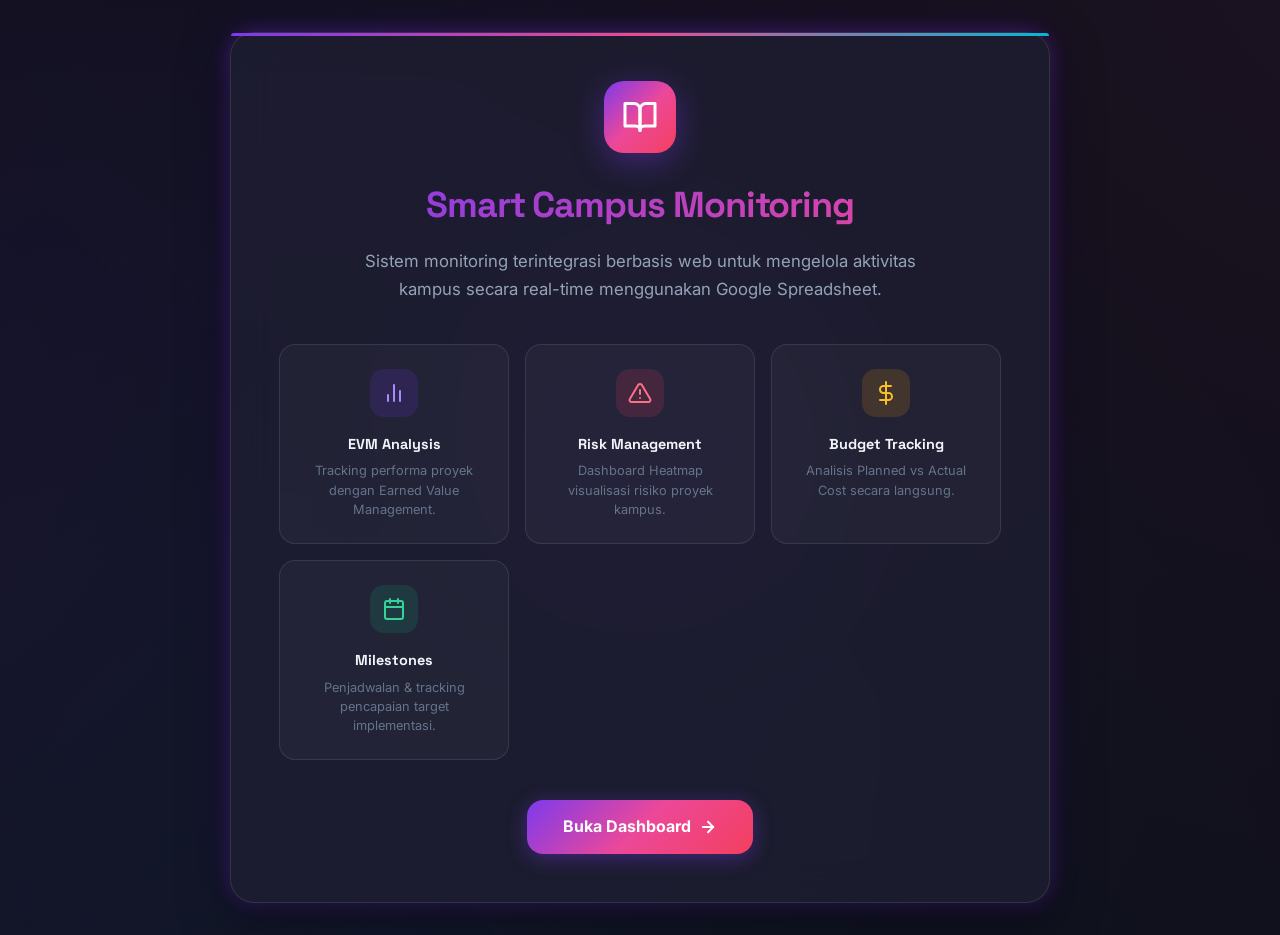
==== index.html @ 5ecfa5fa "initial" ====
<!DOCTYPE html>
<html lang="id">
<head>
  <meta charset="UTF-8">
  <meta name="viewport" content="width=device-width, initial-scale=1.0">
  <title>Smart Campus Monitoring Dashboard - Portal Utama</title>
  <link rel="stylesheet" href="css/style.css">
  <style>
    body {
      background: var(--bg);
      min-height: 100vh;
      display: flex;
      align-items: center;
      justify-content: center;
      position: relative;
      overflow: hidden;
    }

    /* Animated gradient orbs */
    body::after {
      content: '';
      position: fixed;
      top: 50%;
      left: 50%;
      width: 600px;
      height: 600px;
      background: radial-gradient(circle, rgba(124, 58, 237, 0.15) 0%, transparent 70%);
      transform: translate(-50%, -50%);
      animation: orbPulse 8s ease-in-out infinite;
      pointer-events: none;
      z-index: 0;
    }

    @keyframes orbPulse {
      0%, 100% { transform: translate(-50%, -50%) scale(1); opacity: 0.6; }
      50% { transform: translate(-50%, -50%) scale(1.3); opacity: 1; }
    }

    .welcome-container {
      max-width: 820px;
      width: 100%;
      margin: 2rem;
      padding: 3rem;
      background: var(--bg-card);
      backdrop-filter: var(--glass-blur);
      border: 1px solid var(--glass-border);
      border-radius: var(--radius-xl);
      box-shadow: var(--shadow-xl), var(--shadow-neon);
      text-align: center;
      position: relative;
      z-index: 1;
      animation: fadeIn 0.8s var(--ease);
    }

    .welcome-container::before {
      content: '';
      position: absolute;
      top: 0;
      left: 0;
      right: 0;
      height: 3px;
      background: var(--gradient-neon);
      border-radius: var(--radius-xl) var(--radius-xl) 0 0;
    }

    .welcome-logo {
      width: 72px; height: 72px;
      background: var(--gradient-primary);
      border-radius: 20px;
      display: inline-flex;
      align-items: center;
      justify-content: center;
      margin-bottom: 1.5rem;
      box-shadow: 0 8px 32px rgba(124, 58, 237, 0.4);
      animation: bounce 2s ease-in-out infinite;
    }

    .welcome-logo svg { width: 36px; height: 36px; color: white; }

    .welcome-header h1 {
      font-family: 'Space Grotesk', sans-serif;
      font-size: 2.25rem;
      font-weight: 800;
      background: var(--gradient-neon);
      background-size: 200% 200%;
      -webkit-background-clip: text;
      -webkit-text-fill-color: transparent;
      animation: gradientShift 3s ease infinite;
      margin-bottom: 0.75rem;
      letter-spacing: -0.03em;
    }

    .welcome-subtitle {
      font-size: 1.05rem;
      color: var(--text-secondary);
      margin-bottom: 2.5rem;
      max-width: 560px;
      margin-left: auto;
      margin-right: auto;
      line-height: 1.7;
    }

    .feature-cards {
      display: grid;
      grid-template-columns: repeat(auto-fit, minmax(170px, 1fr));
      gap: 1rem;
      margin-bottom: 2.5rem;
    }

    .feature-card {
      padding: 1.5rem 1.25rem;
      background: rgba(255,255,255,0.03);
      border-radius: var(--radius-lg);
      border: 1px solid var(--glass-border);
      transition: all 0.3s var(--ease);
      cursor: default;
    }

    .feature-card:hover {
      transform: translateY(-6px);
      box-shadow: var(--shadow-lg), var(--shadow-glow);
      border-color: rgba(124, 58, 237, 0.3);
      background: rgba(255,255,255,0.05);
    }

    .feature-icon {
      width: 48px; height: 48px;
      border-radius: 14px;
      display: inline-flex;
      align-items: center;
      justify-content: center;
      margin-bottom: 1rem;
    }

    .feature-icon svg { width: 24px; height: 24px; }

    .fi-indigo { background: rgba(124,58,237,0.15); color: var(--primary-light); }
    .fi-rose { background: rgba(244,63,94,0.15); color: var(--rose-light); }
    .fi-amber { background: rgba(245,158,11,0.15); color: var(--amber-light); }
    .fi-emerald { background: rgba(16,185,129,0.15); color: var(--emerald-light); }

    .feature-title {
      font-family: 'Space Grotesk', sans-serif;
      font-weight: 700;
      font-size: 0.9rem;
      margin-bottom: 0.35rem;
      color: var(--text-primary);
    }

    .feature-desc {
      font-size: 0.8rem;
      color: var(--text-muted);
      line-height: 1.5;
    }

    .btn-enter {
      display: inline-flex;
      align-items: center;
      gap: 0.5rem;
      padding: 0.9rem 2.25rem;
      font-size: 1rem;
      font-weight: 700;
      background: var(--gradient-primary);
      color: white;
      border: none;
      border-radius: var(--radius-lg);
      cursor: pointer;
      text-decoration: none;
      transition: all 0.3s var(--ease);
      box-shadow: 0 4px 20px rgba(124, 58, 237, 0.4);
      font-family: inherit;
      position: relative;
      overflow: hidden;
    }

    .btn-enter::after {
      content: '';
      position: absolute;
      inset: 0;
      background: linear-gradient(135deg, rgba(255,255,255,0.15), transparent);
      opacity: 0;
      transition: opacity 0.3s var(--ease);
    }

    .btn-enter:hover {
      transform: translateY(-3px);
      box-shadow: 0 8px 32px rgba(124, 58, 237, 0.5);
    }

    .btn-enter:hover::after { opacity: 1; }

    .btn-enter svg { width: 18px; height: 18px; }

    @media (max-width: 768px) {
      .welcome-container {
        margin: 1rem;
        padding: 2rem 1.5rem;
      }
      .welcome-header h1 {
        font-size: 1.6rem;
      }
      .welcome-subtitle {
        font-size: 0.9rem;
      }
      .feature-cards {
        grid-template-columns: repeat(2, 1fr);
        gap: 0.75rem;
      }
      .feature-card {
        padding: 1.15rem 1rem;
      }
    }

    @media (max-width: 480px) {
      .welcome-container {
        margin: 0.75rem;
        padding: 1.5rem 1rem;
      }
      .welcome-header h1 {
        font-size: 1.3rem;
      }
      .feature-cards {
        grid-template-columns: 1fr;
      }
    }
  </style>
</head>
<body>
  <div class="welcome-container">
    <div class="welcome-logo">
      <svg viewBox="0 0 24 24" fill="none" stroke="currentColor" stroke-width="2" stroke-linecap="round" stroke-linejoin="round">
        <path d="M2 3h6a4 4 0 0 1 4 4v14a3 3 0 0 0-3-3H2z"/>
        <path d="M22 3h-6a4 4 0 0 0-4 4v14a3 3 0 0 1 3-3h7z"/>
      </svg>
    </div>
    <div class="welcome-header">
      <h1>Smart Campus Monitoring</h1>
      <p class="welcome-subtitle">Sistem monitoring terintegrasi berbasis web untuk mengelola aktivitas kampus secara real-time menggunakan Google Spreadsheet.</p>
    </div>

    <div class="feature-cards">
      <div class="feature-card">
        <div class="feature-icon fi-indigo">
          <svg viewBox="0 0 24 24" fill="none" stroke="currentColor" stroke-width="2" stroke-linecap="round" stroke-linejoin="round">
            <line x1="18" y1="20" x2="18" y2="10"/><line x1="12" y1="20" x2="12" y2="4"/><line x1="6" y1="20" x2="6" y2="14"/>
          </svg>
        </div>
        <div class="feature-title">EVM Analysis</div>
        <div class="feature-desc">Tracking performa proyek dengan Earned Value Management.</div>
      </div>
      <div class="feature-card">
        <div class="feature-icon fi-rose">
          <svg viewBox="0 0 24 24" fill="none" stroke="currentColor" stroke-width="2" stroke-linecap="round" stroke-linejoin="round">
            <path d="M10.29 3.86L1.82 18a2 2 0 0 0 1.71 3h16.94a2 2 0 0 0 1.71-3L13.71 3.86a2 2 0 0 0-3.42 0z"/><line x1="12" y1="9" x2="12" y2="13"/><line x1="12" y1="17" x2="12.01" y2="17"/>
          </svg>
        </div>
        <div class="feature-title">Risk Management</div>
        <div class="feature-desc">Dashboard Heatmap visualisasi risiko proyek kampus.</div>
      </div>
      <div class="feature-card">
        <div class="feature-icon fi-amber">
          <svg viewBox="0 0 24 24" fill="none" stroke="currentColor" stroke-width="2" stroke-linecap="round" stroke-linejoin="round">
            <line x1="12" y1="1" x2="12" y2="23"/><path d="M17 5H9.5a3.5 3.5 0 0 0 0 7h5a3.5 3.5 0 0 1 0 7H6"/>
          </svg>
        </div>
        <div class="feature-title">Budget Tracking</div>
        <div class="feature-desc">Analisis Planned vs Actual Cost secara langsung.</div>
      </div>
      <div class="feature-card">
        <div class="feature-icon fi-emerald">
          <svg viewBox="0 0 24 24" fill="none" stroke="currentColor" stroke-width="2" stroke-linecap="round" stroke-linejoin="round">
            <rect x="3" y="4" width="18" height="18" rx="2" ry="2"/><line x1="16" y1="2" x2="16" y2="6"/><line x1="8" y1="2" x2="8" y2="6"/><line x1="3" y1="10" x2="21" y2="10"/>
          </svg>
        </div>
        <div class="feature-title">Milestones</div>
        <div class="feature-desc">Penjadwalan & tracking pencapaian target implementasi.</div>
      </div>
    </div>

    <div>
      <a href="dashboard.html" class="btn-enter">
        Buka Dashboard
        <svg viewBox="0 0 24 24" fill="none" stroke="currentColor" stroke-width="2.5" stroke-linecap="round" stroke-linejoin="round">
          <line x1="5" y1="12" x2="19" y2="12"/><polyline points="12 5 19 12 12 19"/>
        </svg>
      </a>
    </div>
  </div>
</body>
</html>
---- css/style.css ----
@import url('https://fonts.googleapis.com/css2?family=Inter:wght@300;400;500;600;700;800;900&family=Space+Grotesk:wght@400;500;600;700&display=swap');

:root {
  /* Gen Z Vibrant Palette */
  --primary: #7c3aed;
  --primary-light: #a78bfa;
  --primary-dark: #6d28d9;
  --primary-glow: rgba(124, 58, 237, 0.2);
  
  --emerald: #10b981;
  --emerald-light: #34d399;
  --emerald-bg: rgba(16, 185, 129, 0.1);
  
  --amber: #f59e0b;
  --amber-light: #fbbf24;
  --amber-bg: rgba(245, 158, 11, 0.1);
  
  --rose: #f43f5e;
  --rose-light: #fb7185;
  --rose-bg: rgba(244, 63, 94, 0.1);
  
  --sky: #06b6d4;
  --sky-light: #22d3ee;
  --sky-bg: rgba(6, 182, 212, 0.1);
  
  --violet: #8b5cf6;
  --violet-light: #c4b5fd;
  --violet-bg: rgba(139, 92, 246, 0.1);
  
  --pink: #ec4899;
  --pink-light: #f472b6;
  --pink-bg: rgba(236, 72, 153, 0.1);
  
  --teal: #14b8a6;
  --teal-bg: rgba(20, 184, 166, 0.1);

  /* Neutrals - Dark Mode First (Gen Z preference) */
  --bg: #0f0f1a;
  --bg-secondary: #1a1a2e;
  --bg-card: rgba(30, 30, 50, 0.8);
  --bg-card-solid: #1e1e32;
  --border: rgba(255, 255, 255, 0.08);
  --border-light: rgba(255, 255, 255, 0.05);
  --text-primary: #f1f5f9;
  --text-secondary: #94a3b8;
  --text-muted: #64748b;
  
  /* Gradients */
  --gradient-primary: linear-gradient(135deg, #7c3aed 0%, #ec4899 50%, #f43f5e 100%);
  --gradient-emerald: linear-gradient(135deg, #10b981 0%, #06b6d4 100%);
  --gradient-amber: linear-gradient(135deg, #f59e0b 0%, #f97316 100%);
  --gradient-rose: linear-gradient(135deg, #f43f5e 0%, #ec4899 100%);
  --gradient-sky: linear-gradient(135deg, #06b6d4 0%, #3b82f6 100%);
  --gradient-violet: linear-gradient(135deg, #8b5cf6 0%, #7c3aed 100%);
  --gradient-sidebar: linear-gradient(180deg, #1a1a2e 0%, #16213e 50%, #0f3460 100%);
  --gradient-glass: linear-gradient(135deg, rgba(255,255,255,0.05) 0%, rgba(255,255,255,0.02) 100%);
  --gradient-neon: linear-gradient(135deg, #7c3aed, #ec4899, #06b6d4);
  
  /* Glassmorphism */
  --glass-bg: rgba(30, 30, 50, 0.6);
  --glass-border: rgba(255, 255, 255, 0.1);
  --glass-blur: blur(20px);
  
  /* Shadows */
  --shadow-xs: 0 1px 2px rgba(0,0,0,0.2);
  --shadow-sm: 0 2px 8px rgba(0,0,0,0.3);
  --shadow-md: 0 4px 16px rgba(0,0,0,0.3);
  --shadow-lg: 0 8px 32px rgba(0,0,0,0.4);
  --shadow-xl: 0 16px 48px rgba(0,0,0,0.5);
  --shadow-glow: 0 0 30px rgba(124, 58, 237, 0.3);
  --shadow-neon: 0 0 20px rgba(124, 58, 237, 0.4), 0 0 60px rgba(124, 58, 237, 0.1);
  
  /* Radius */
  --radius-sm: 8px;
  --radius-md: 12px;
  --radius-lg: 16px;
  --radius-xl: 24px;
  --radius-full: 9999px;
  
  /* Transitions */
  --ease: cubic-bezier(0.4, 0, 0.2, 1);
  --ease-bounce: cubic-bezier(0.68, -0.55, 0.265, 1.55);
  --duration: 0.3s;
}

* { box-sizing: border-box; margin: 0; padding: 0; }

body {
  font-family: 'Inter', -apple-system, BlinkMacSystemFont, "Segoe UI", sans-serif;
  background: var(--bg);
  color: var(--text-primary);
  line-height: 1.6;
  -webkit-font-smoothing: antialiased;
  overflow-x: hidden;
}

/* Animated background blobs */
body::before {
  content: '';
  position: fixed;
  top: -50%;
  left: -50%;
  width: 200%;
  height: 200%;
  background: 
    radial-gradient(circle at 20% 50%, rgba(124, 58, 237, 0.08) 0%, transparent 50%),
    radial-gradient(circle at 80% 20%, rgba(236, 72, 153, 0.06) 0%, transparent 50%),
    radial-gradient(circle at 40% 80%, rgba(6, 182, 212, 0.05) 0%, transparent 50%);
  animation: blobFloat 20s ease-in-out infinite;
  z-index: -1;
  pointer-events: none;
}

@keyframes blobFloat {
  0%, 100% { transform: translate(0, 0) rotate(0deg); }
  33% { transform: translate(30px, -30px) rotate(5deg); }
  66% { transform: translate(-20px, 20px) rotate(-3deg); }
}

/* ===== APP LAYOUT ===== */
.app-container { display: flex; min-height: 100vh; }

/* ===== SIDEBAR ===== */
.sidebar {
  width: 260px;
  background: var(--gradient-sidebar);
  color: #e0e7ff;
  display: flex;
  flex-direction: column;
  padding: 1.5rem 1rem;
  flex-shrink: 0;
  position: sticky;
  top: 0;
  height: 100vh;
  overflow-y: auto;
  border-right: 1px solid var(--glass-border);
  z-index: 100;
}

.sidebar-header {
  display: flex;
  align-items: center;
  gap: 0.75rem;
  margin-bottom: 2rem;
  padding: 0 0.5rem;
}

.sidebar-logo {
  font-family: 'Space Grotesk', sans-serif;
  font-size: 1.2rem;
  font-weight: 700;
  letter-spacing: -0.02em;
  background: var(--gradient-neon);
  -webkit-background-clip: text;
  -webkit-text-fill-color: transparent;
  background-size: 200% 200%;
  animation: gradientShift 3s ease infinite;
}

@keyframes gradientShift {
  0%, 100% { background-position: 0% 50%; }
  50% { background-position: 100% 50%; }
}

.sidebar-nav {
  display: flex;
  flex-direction: column;
  gap: 0.25rem;
  flex-grow: 1;
}

.nav-link {
  display: flex;
  align-items: center;
  gap: 0.75rem;
  padding: 0.7rem 1rem;
  color: #94a3b8;
  text-decoration: none;
  border-radius: var(--radius-md);
  font-weight: 500;
  font-size: 0.875rem;
  transition: all var(--duration) var(--ease);
  position: relative;
  overflow: hidden;
}

.nav-link::before {
  content: '';
  position: absolute;
  inset: 0;
  background: var(--gradient-primary);
  opacity: 0;
  transition: opacity var(--duration) var(--ease);
  z-index: -1;
}

.nav-link svg {
  width: 18px;
  height: 18px;
  flex-shrink: 0;
  opacity: 0.6;
  transition: all var(--duration) var(--ease);
}

.nav-link:hover {
  color: #ffffff;
  background: rgba(255,255,255,0.06);
  transform: translateX(4px);
}

.nav-link:hover svg { opacity: 1; }

.nav-link.active {
  color: #ffffff;
  background: rgba(124, 58, 237, 0.2);
  box-shadow: 0 0 20px rgba(124, 58, 237, 0.15);
  border: 1px solid rgba(124, 58, 237, 0.3);
}

.nav-link.active svg { opacity: 1; }

.nav-link.active::after {
  content: '';
  position: absolute;
  left: 0;
  top: 50%;
  transform: translateY(-50%);
  width: 3px;
  height: 60%;
  background: var(--gradient-primary);
  border-radius: 0 4px 4px 0;
}

.sidebar-footer {
  margin-top: auto;
  padding: 1rem 0.5rem 0;
  border-top: 1px solid rgba(255,255,255,0.06);
  font-size: 0.7rem;
  color: var(--text-muted);
  text-align: center;
}

/* ===== HAMBURGER MENU (Mobile) ===== */
.hamburger {
  display: none;
  width: 40px;
  height: 40px;
  background: var(--glass-bg);
  backdrop-filter: var(--glass-blur);
  border: 1px solid var(--glass-border);
  border-radius: var(--radius-md);
  cursor: pointer;
  align-items: center;
  justify-content: center;
  flex-direction: column;
  gap: 5px;
  padding: 10px;
  z-index: 200;
}

.hamburger span {
  display: block;
  width: 20px;
  height: 2px;
  background: var(--text-primary);
  border-radius: 2px;
  transition: all var(--duration) var(--ease);
}

.hamburger.active span:nth-child(1) { transform: rotate(45deg) translate(5px, 5px); }
.hamburger.active span:nth-child(2) { opacity: 0; }
.hamburger.active span:nth-child(3) { transform: rotate(-45deg) translate(5px, -5px); }

.sidebar-overlay {
  display: none;
  position: fixed;
  inset: 0;
  background: rgba(0,0,0,0.6);
  backdrop-filter: blur(4px);
  z-index: 99;
}

/* ===== MAIN WRAPPER ===== */
.main-wrapper {
  flex-grow: 1;
  display: flex;
  flex-direction: column;
  min-width: 0;
}

/* ===== TOP BAR ===== */
.top-bar {
  height: 68px;
  background: rgba(15, 15, 26, 0.8);
  backdrop-filter: var(--glass-blur);
  border-bottom: 1px solid var(--border);
  display: flex;
  align-items: center;
  justify-content: space-between;
  padding: 0 2rem;
  position: sticky;
  top: 0;
  z-index: 50;
}

.top-bar-title h1 {
  font-family: 'Space Grotesk', sans-serif;
  font-size: 1.3rem;
  font-weight: 700;
  background: linear-gradient(135deg, #f1f5f9, #a78bfa);
  -webkit-background-clip: text;
  -webkit-text-fill-color: transparent;
  letter-spacing: -0.02em;
}

.top-bar-actions {
  display: flex;
  align-items: center;
  gap: 0.75rem;
}

/* ===== BUTTONS ===== */
.btn {
  display: inline-flex;
  align-items: center;
  justify-content: center;
  gap: 0.5rem;
  padding: 0.55rem 1.1rem;
  font-size: 0.8125rem;
  font-weight: 600;
  border-radius: var(--radius-md);
  border: none;
  cursor: pointer;
  transition: all var(--duration) var(--ease);
  font-family: inherit;
  white-space: nowrap;
  position: relative;
  overflow: hidden;
}

.btn::after {
  content: '';
  position: absolute;
  inset: 0;
  background: linear-gradient(135deg, rgba(255,255,255,0.1), transparent);
  opacity: 0;
  transition: opacity var(--duration) var(--ease);
}

.btn:hover::after { opacity: 1; }

.btn svg { width: 16px; height: 16px; }

.btn-primary {
  background: var(--gradient-primary);
  color: white;
  box-shadow: 0 4px 15px rgba(124, 58, 237, 0.3);
}

.btn-primary:hover {
  transform: translateY(-2px);
  box-shadow: 0 6px 25px rgba(124, 58, 237, 0.4);
}

.btn-primary:active { transform: translateY(0); }

.btn-secondary {
  background: var(--glass-bg);
  backdrop-filter: var(--glass-blur);
  border: 1px solid var(--glass-border);
  color: var(--text-primary);
}

.btn-secondary:hover {
  background: rgba(255,255,255,0.1);
  border-color: rgba(255,255,255,0.2);
  transform: translateY(-1px);
}

.btn-danger {
  background: rgba(244, 63, 94, 0.15);
  color: var(--rose-light);
  border: 1px solid rgba(244, 63, 94, 0.2);
}

.btn-danger:hover {
  background: var(--rose);
  color: white;
  box-shadow: 0 4px 15px rgba(244, 63, 94, 0.3);
}

.btn-sm {
  padding: 0.35rem 0.7rem;
  font-size: 0.75rem;
}

.btn-icon {
  width: 34px;
  height: 34px;
  padding: 0;
  border-radius: var(--radius-sm);
}

/* ===== DASHBOARD CONTENT ===== */
.dashboard-content {
  padding: 1.75rem 2rem;
  overflow-y: auto;
  flex-grow: 1;
}

/* ===== STATS GRID ===== */
.stats-grid {
  display: grid;
  grid-template-columns: repeat(4, 1fr);
  gap: 1.25rem;
  margin-bottom: 1.75rem;
}

/* ===== CARDS ===== */
.card {
  background: var(--bg-card);
  backdrop-filter: var(--glass-blur);
  border: 1px solid var(--glass-border);
  border-radius: var(--radius-lg);
  padding: 1.5rem;
  box-shadow: var(--shadow-sm);
  transition: all var(--duration) var(--ease);
  position: relative;
  overflow: hidden;
}

.card::before {
  content: '';
  position: absolute;
  top: 0;
  left: 0;
  right: 0;
  height: 1px;
  background: linear-gradient(90deg, transparent, rgba(255,255,255,0.1), transparent);
}

.card:hover {
  transform: translateY(-4px);
  box-shadow: var(--shadow-lg), var(--shadow-glow);
  border-color: rgba(124, 58, 237, 0.2);
}

.card-header {
  display: flex;
  justify-content: space-between;
  align-items: center;
  margin-bottom: 1rem;
}

.card-title {
  font-family: 'Space Grotesk', sans-serif;
  font-size: 0.8125rem;
  font-weight: 600;
  color: var(--text-secondary);
  text-transform: uppercase;
  letter-spacing: 0.06em;
}

.card-value {
  font-family: 'Space Grotesk', sans-serif;
  font-size: 2.2rem;
  font-weight: 700;
  background: linear-gradient(135deg, #f1f5f9, #a78bfa);
  -webkit-background-clip: text;
  -webkit-text-fill-color: transparent;
  line-height: 1.1;
  letter-spacing: -0.03em;
}

.card-desc {
  margin-top: 0.5rem;
  font-size: 0.8125rem;
  color: var(--text-muted);
}

/* Stat card icon containers */
.stat-icon {
  width: 44px;
  height: 44px;
  border-radius: var(--radius-md);
  display: flex;
  align-items: center;
  justify-content: center;
  position: relative;
}

.stat-icon::after {
  content: '';
  position: absolute;
  inset: -2px;
  border-radius: inherit;
  background: inherit;
  filter: blur(8px);
  opacity: 0.4;
  z-index: -1;
}

.stat-icon svg { width: 20px; height: 20px; }

.stat-icon-primary { background: rgba(124, 58, 237, 0.15); color: var(--primary-light); }
.stat-icon-emerald { background: rgba(16, 185, 129, 0.15); color: var(--emerald-light); }
.stat-icon-amber { background: rgba(245, 158, 11, 0.15); color: var(--amber-light); }
.stat-icon-rose { background: rgba(244, 63, 94, 0.15); color: var(--rose-light); }
.stat-icon-sky { background: rgba(6, 182, 212, 0.15); color: var(--sky-light); }
.stat-icon-violet { background: rgba(139, 92, 246, 0.15); color: var(--violet-light); }

/* ===== TABS ===== */
.tab-content { display: none; }
.tab-content.active { display: block; animation: slideUp 0.4s var(--ease); }

@keyframes slideUp {
  from { opacity: 0; transform: translateY(16px); }
  to { opacity: 1; transform: translateY(0); }
}

@keyframes fadeIn {
  from { opacity: 0; transform: translateY(8px); }
  to { opacity: 1; transform: translateY(0); }
}

/* ===== GRID LAYOUTS ===== */
.grid-2col {
  display: grid;
  grid-template-columns: repeat(2, 1fr);
  gap: 1.25rem;
  margin-bottom: 1.75rem;
}

/* ===== TABLES ===== */
.table-wrapper {
  overflow-x: auto;
  margin-top: 0.75rem;
  border-radius: var(--radius-md);
}

table {
  width: 100%;
  border-collapse: collapse;
  text-align: left;
}

th {
  background: rgba(124, 58, 237, 0.08);
  color: var(--text-secondary);
  font-weight: 600;
  font-size: 0.6875rem;
  text-transform: uppercase;
  letter-spacing: 0.08em;
  padding: 0.85rem 1rem;
  border-bottom: 1px solid var(--border);
  white-space: nowrap;
}

td {
  padding: 0.85rem 1rem;
  border-bottom: 1px solid var(--border-light);
  font-size: 0.8125rem;
  color: var(--text-primary);
  vertical-align: middle;
}

tr { transition: all var(--duration) var(--ease); }
tr:hover td { 
  background: rgba(124, 58, 237, 0.04); 
}

/* ===== BADGES ===== */
.badge {
  display: inline-flex;
  align-items: center;
  gap: 0.3rem;
  padding: 0.3rem 0.75rem;
  border-radius: var(--radius-full);
  font-size: 0.6875rem;
  font-weight: 600;
  letter-spacing: 0.02em;
}

.badge-green {
  background: rgba(16, 185, 129, 0.15);
  color: var(--emerald-light);
  border: 1px solid rgba(16, 185, 129, 0.25);
}

.badge-yellow {
  background: rgba(245, 158, 11, 0.15);
  color: var(--amber-light);
  border: 1px solid rgba(245, 158, 11, 0.25);
}

.badge-red {
  background: rgba(244, 63, 94, 0.15);
  color: var(--rose-light);
  border: 1px solid rgba(244, 63, 94, 0.25);
}

.badge-blue {
  background: rgba(6, 182, 212, 0.15);
  color: var(--sky-light);
  border: 1px solid rgba(6, 182, 212, 0.25);
}

.badge-purple {
  background: rgba(139, 92, 246, 0.15);
  color: var(--violet-light);
  border: 1px solid rgba(139, 92, 246, 0.25);
}

/* ===== RISK HEATMAP ===== */
.risk-heatmap-container {
  display: grid;
  grid-template-columns: 40px repeat(5, 1fr);
  grid-template-rows: repeat(5, 56px) 36px;
  gap: 3px;
  max-width: 480px;
  margin: 1.25rem auto;
}

.heatmap-cell {
  display: flex;
  align-items: center;
  justify-content: center;
  font-size: 0.7rem;
  font-weight: 700;
  color: white;
  border-radius: var(--radius-sm);
  cursor: pointer;
  transition: all 0.2s var(--ease);
  position: relative;
}

.heatmap-cell:hover {
  transform: scale(1.1);
  z-index: 10;
  box-shadow: var(--shadow-lg);
}

.heatmap-cell-low { background: var(--emerald); }
.heatmap-cell-medium { background: var(--amber); color: #78350f; }
.heatmap-cell-high { background: var(--rose); }

.heatmap-label {
  display: flex;
  align-items: center;
  justify-content: center;
  font-size: 0.6875rem;
  font-weight: 600;
  color: var(--text-muted);
}

/* ===== MODAL ===== */
.modal {
  position: fixed;
  top: 0; left: 0;
  width: 100%; height: 100%;
  background: rgba(0, 0, 0, 0.7);
  backdrop-filter: blur(12px);
  display: flex;
  align-items: center;
  justify-content: center;
  z-index: 1000;
  opacity: 0;
  pointer-events: none;
  transition: opacity var(--duration) var(--ease);
  padding: 1rem;
}

.modal.active { opacity: 1; pointer-events: auto; }

.modal-content {
  background: var(--bg-card-solid);
  border-radius: var(--radius-xl);
  width: 100%;
  max-width: 520px;
  box-shadow: var(--shadow-xl), var(--shadow-neon);
  border: 1px solid var(--glass-border);
  overflow: hidden;
  transform: translateY(30px) scale(0.95);
  transition: transform var(--duration) var(--ease-bounce);
}

.modal.active .modal-content {
  transform: translateY(0) scale(1);
}

.modal-header {
  padding: 1.25rem 1.5rem;
  background: linear-gradient(135deg, rgba(124, 58, 237, 0.1), rgba(236, 72, 153, 0.05));
  border-bottom: 1px solid var(--border);
  display: flex;
  justify-content: space-between;
  align-items: center;
}

.modal-header h3 {
  font-family: 'Space Grotesk', sans-serif;
  font-size: 1.1rem;
  font-weight: 700;
  color: var(--text-primary);
}

.close-btn {
  width: 32px; height: 32px;
  display: flex; align-items: center; justify-content: center;
  background: rgba(255,255,255,0.05);
  border: 1px solid var(--border);
  border-radius: var(--radius-sm);
  cursor: pointer;
  color: var(--text-secondary);
  transition: all var(--duration) var(--ease);
  font-size: 1.2rem;
}

.close-btn:hover {
  background: rgba(244, 63, 94, 0.15);
  color: var(--rose-light);
  border-color: rgba(244, 63, 94, 0.3);
  transform: rotate(90deg);
}

.modal-body {
  padding: 1.5rem;
  max-height: 65vh;
  overflow-y: auto;
}

.form-group { margin-bottom: 1.15rem; }

.form-group label {
  display: block;
  font-size: 0.8125rem;
  font-weight: 600;
  color: var(--text-secondary);
  margin-bottom: 0.375rem;
  text-transform: uppercase;
  letter-spacing: 0.04em;
}

.form-control {
  width: 100%;
  padding: 0.7rem 1rem;
  font-size: 0.875rem;
  border: 1.5px solid var(--border);
  border-radius: var(--radius-md);
  font-family: inherit;
  transition: all var(--duration) var(--ease);
  background: rgba(255,255,255,0.03);
  color: var(--text-primary);
}

.form-control:focus {
  outline: none;
  border-color: var(--primary);
  box-shadow: 0 0 0 3px var(--primary-glow), 0 0 20px rgba(124, 58, 237, 0.1);
}

.form-control::placeholder { color: var(--text-muted); }

.modal-footer {
  padding: 1rem 1.5rem;
  background: rgba(255,255,255,0.02);
  border-top: 1px solid var(--border);
  display: flex;
  justify-content: flex-end;
  gap: 0.625rem;
}

/* ===== SECTION HEADERS ===== */
.section-header {
  display: flex;
  justify-content: space-between;
  align-items: center;
  margin-bottom: 1.5rem;
}

.section-header h2 {
  font-family: 'Space Grotesk', sans-serif;
  font-size: 1.3rem;
  font-weight: 700;
  background: linear-gradient(135deg, #f1f5f9, #a78bfa);
  -webkit-background-clip: text;
  -webkit-text-fill-color: transparent;
  letter-spacing: -0.02em;
}

/* ===== PROGRESS BAR ===== */
.progress-bar {
  width: 100%;
  height: 8px;
  background: rgba(255,255,255,0.05);
  border-radius: var(--radius-full);
  overflow: hidden;
}

.progress-fill {
  height: 100%;
  border-radius: var(--radius-full);
  background: var(--gradient-primary);
  transition: width 0.8s var(--ease);
  position: relative;
}

.progress-fill::after {
  content: '';
  position: absolute;
  top: 0;
  left: 0;
  right: 0;
  bottom: 0;
  background: linear-gradient(90deg, transparent, rgba(255,255,255,0.3), transparent);
  animation: shimmer 2s infinite;
}

@keyframes shimmer {
  0% { transform: translateX(-100%); }
  100% { transform: translateX(100%); }
}

/* ===== KPI CARDS ===== */
.kpi-card {
  background: var(--bg-card);
  backdrop-filter: var(--glass-blur);
  border: 1px solid var(--glass-border);
  border-radius: var(--radius-lg);
  padding: 1.25rem;
  position: relative;
  overflow: hidden;
  transition: all var(--duration) var(--ease);
}

.kpi-card:hover {
  transform: translateY(-4px);
  box-shadow: var(--shadow-md), var(--shadow-glow);
}

.kpi-card::before {
  content: '';
  position: absolute;
  top: 0; left: 0;
  width: 100%; height: 3px;
}

.kpi-card.kpi-green::before { background: var(--gradient-emerald); }
.kpi-card.kpi-yellow::before { background: var(--gradient-amber); }
.kpi-card.kpi-red::before { background: var(--gradient-rose); }

/* ===== SCROLLBAR ===== */
::-webkit-scrollbar { width: 6px; height: 6px; }
::-webkit-scrollbar-track { background: transparent; }
::-webkit-scrollbar-thumb { background: rgba(255,255,255,0.1); border-radius: 3px; }
::-webkit-scrollbar-thumb:hover { background: rgba(255,255,255,0.2); }

/* ===== GAUGE RING (Custom SVG Circular Progress) ===== */

.gauge-ring-container {
  position: relative;
  width: 130px;
  height: 130px;
  margin: 0.5rem auto;
}

.gauge-ring {
  width: 100%;
  height: 100%;
  transform: rotate(-90deg);
}

.gauge-ring-bg {
  fill: none;
  stroke: rgba(255,255,255,0.06);
  stroke-width: 8;
}

.gauge-ring-fill {
  fill: none;
  stroke: var(--primary);
  stroke-width: 8;
  stroke-linecap: round;
  transition: stroke-dashoffset 1.2s cubic-bezier(0.4, 0, 0.2, 1),
              stroke 0.4s ease;
}

.gauge-ring-label {
  position: absolute;
  inset: 0;
  display: flex;
  align-items: center;
  justify-content: center;
  gap: 1px;
}

.gauge-ring-value {
  font-family: 'Space Grotesk', sans-serif;
  font-size: 1.75rem;
  font-weight: 800;
  color: var(--text-primary);
  line-height: 1;
}

.gauge-ring-unit {
  font-size: 0.8rem;
  font-weight: 600;
  color: var(--text-muted);
  margin-top: 0.15rem;
}

/* ===== RESPONSIVE ===== */

/* Tablet */
@media (max-width: 1024px) {
  .stats-grid {
    grid-template-columns: repeat(2, 1fr);
  }
  .grid-2col {
    grid-template-columns: 1fr;
  }
  .dashboard-content {
    padding: 1.25rem;
  }
}

/* Mobile */
@media (max-width: 768px) {
  .sidebar {
    position: fixed;
    left: -280px;
    top: 0;
    height: 100vh;
    z-index: 150;
    transition: left var(--duration) var(--ease);
    width: 260px;
  }
  
  .sidebar.open {
    left: 0;
  }
  
  .sidebar-overlay.active {
    display: block;
  }
  
  .hamburger {
    display: flex;
  }
  
  .top-bar {
    padding: 0 1rem;
    height: 60px;
  }
  
  .top-bar-title h1 {
    font-size: 1.05rem;
  }
  
  .dashboard-content {
    padding: 1rem;
  }
  
  .stats-grid {
    grid-template-columns: 1fr;
    gap: 0.75rem;
  }
  
  .grid-2col {
    grid-template-columns: 1fr;
    gap: 0.75rem;
  }
  
  .card {
    padding: 1.15rem;
  }
  
  .card-value {
    font-size: 1.6rem;
  }
  
  .section-header {
    flex-direction: column;
    align-items: flex-start;
    gap: 0.75rem;
  }
  
  .section-header h2 {
    font-size: 1.1rem;
  }
  
  .btn {
    padding: 0.5rem 0.9rem;
    font-size: 0.75rem;
  }
  
  .modal-content {
    max-width: 100%;
    margin: 0.5rem;
    border-radius: var(--radius-lg);
  }
  
  .modal-body {
    padding: 1rem;
    max-height: 55vh;
  }
  
  .top-bar-actions {
    gap: 0.5rem;
  }
  
  .top-bar-actions .btn span {
    display: none;
  }
  
  table {
    font-size: 0.75rem;
  }
  
  th, td {
    padding: 0.6rem 0.75rem;
  }
}

/* Small Mobile */
@media (max-width: 480px) {
  .stats-grid {
    grid-template-columns: 1fr;
  }
  
  .card-value {
    font-size: 1.4rem;
  }
  
  .top-bar-title h1 {
    font-size: 0.95rem;
  }
  
  .dashboard-content {
    padding: 0.75rem;
  }
}

/* ===== UTILITY ANIMATIONS ===== */
@keyframes pulse {
  0%, 100% { opacity: 1; }
  50% { opacity: 0.5; }
}

@keyframes bounce {
  0%, 100% { transform: translateY(0); }
  50% { transform: translateY(-5px); }
}

.animate-pulse { animation: pulse 2s infinite; }
.animate-bounce { animation: bounce 1s infinite; }

/* Loading skeleton */
.skeleton {
  background: linear-gradient(90deg, rgba(255,255,255,0.03) 25%, rgba(255,255,255,0.08) 50%, rgba(255,255,255,0.03) 75%);
  background-size: 200% 100%;
  animation: skeleton 1.5s infinite;
  border-radius: var(--radius-sm);
}

@keyframes skeleton {
  0% { background-position: 200% 0; }
  100% { background-position: -200% 0; }
}
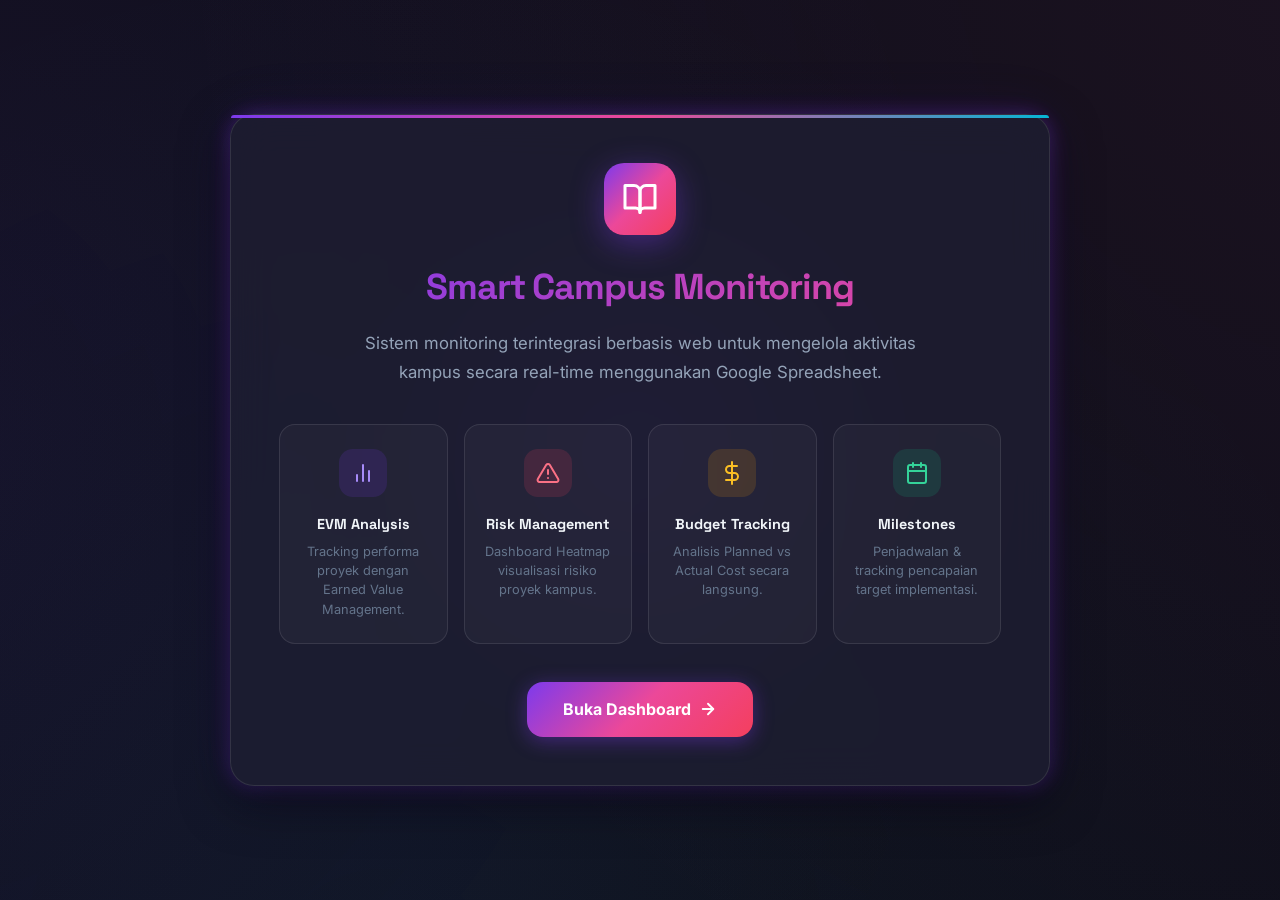
==== commit 8fb50275: "penjelasan dan perbaikan  index" ====
--- a/index.html
+++ b/index.html
@@ -6,14 +6,20 @@
   <title>Smart Campus Monitoring Dashboard - Portal Utama</title>
   <link rel="stylesheet" href="css/style.css">
   <style>
+    *, *::before, *::after { box-sizing: border-box; }
+
     body {
       background: var(--bg);
       min-height: 100vh;
+      min-height: 100dvh;
       display: flex;
       align-items: center;
       justify-content: center;
       position: relative;
-      overflow: hidden;
+      overflow-x: hidden;
+      overflow-y: auto;
+      padding: clamp(0.75rem, 2vw, 2rem);
+      margin: 0;
     }
 
     /* Animated gradient orbs */
@@ -22,8 +28,8 @@
       position: fixed;
       top: 50%;
       left: 50%;
-      width: 600px;
-      height: 600px;
+      width: min(600px, 90vw);
+      height: min(600px, 90vw);
       background: radial-gradient(circle, rgba(124, 58, 237, 0.15) 0%, transparent 70%);
       transform: translate(-50%, -50%);
       animation: orbPulse 8s ease-in-out infinite;
@@ -37,12 +43,12 @@
     }
 
     .welcome-container {
-      max-width: 820px;
+      max-width: clamp(320px, 80vw, 820px);
       width: 100%;
-      margin: 2rem;
-      padding: 3rem;
+      padding: clamp(1.5rem, 4vw, 3rem);
       background: var(--bg-card);
       backdrop-filter: var(--glass-blur);
+      -webkit-backdrop-filter: var(--glass-blur);
       border: 1px solid var(--glass-border);
       border-radius: var(--radius-xl);
       box-shadow: var(--shadow-xl), var(--shadow-neon);
@@ -64,36 +70,38 @@
     }
 
     .welcome-logo {
-      width: 72px; height: 72px;
+      width: clamp(56px, 10vw, 72px);
+      height: clamp(56px, 10vw, 72px);
       background: var(--gradient-primary);
-      border-radius: 20px;
+      border-radius: clamp(14px, 3vw, 20px);
       display: inline-flex;
       align-items: center;
       justify-content: center;
-      margin-bottom: 1.5rem;
+      margin-bottom: clamp(1rem, 2vw, 1.5rem);
       box-shadow: 0 8px 32px rgba(124, 58, 237, 0.4);
       animation: bounce 2s ease-in-out infinite;
     }
 
-    .welcome-logo svg { width: 36px; height: 36px; color: white; }
+    .welcome-logo svg { width: 50%; height: 50%; color: white; }
 
     .welcome-header h1 {
       font-family: 'Space Grotesk', sans-serif;
-      font-size: 2.25rem;
+      font-size: clamp(1.3rem, 4vw, 2.25rem);
       font-weight: 800;
       background: var(--gradient-neon);
       background-size: 200% 200%;
       -webkit-background-clip: text;
+      background-clip: text;
       -webkit-text-fill-color: transparent;
       animation: gradientShift 3s ease infinite;
-      margin-bottom: 0.75rem;
+      margin-bottom: clamp(0.5rem, 1.5vw, 0.75rem);
       letter-spacing: -0.03em;
     }
 
     .welcome-subtitle {
-      font-size: 1.05rem;
+      font-size: clamp(0.85rem, 2vw, 1.05rem);
       color: var(--text-secondary);
-      margin-bottom: 2.5rem;
+      margin-bottom: clamp(1.5rem, 3vw, 2.5rem);
       max-width: 560px;
       margin-left: auto;
       margin-right: auto;
@@ -102,13 +110,13 @@
 
     .feature-cards {
       display: grid;
-      grid-template-columns: repeat(auto-fit, minmax(170px, 1fr));
-      gap: 1rem;
-      margin-bottom: 2.5rem;
+      grid-template-columns: repeat(auto-fit, minmax(min(160px, 100%), 1fr));
+      gap: clamp(0.5rem, 1.5vw, 1rem);
+      margin-bottom: clamp(1.5rem, 3vw, 2.5rem);
     }
 
     .feature-card {
-      padding: 1.5rem 1.25rem;
+      padding: clamp(1rem, 2.5vw, 1.5rem) clamp(0.75rem, 2vw, 1.25rem);
       background: rgba(255,255,255,0.03);
       border-radius: var(--radius-lg);
       border: 1px solid var(--glass-border);
@@ -124,15 +132,16 @@
     }
 
     .feature-icon {
-      width: 48px; height: 48px;
-      border-radius: 14px;
+      width: clamp(40px, 8vw, 48px);
+      height: clamp(40px, 8vw, 48px);
+      border-radius: clamp(10px, 2.5vw, 14px);
       display: inline-flex;
       align-items: center;
       justify-content: center;
-      margin-bottom: 1rem;
-    }
-
-    .feature-icon svg { width: 24px; height: 24px; }
+      margin-bottom: clamp(0.6rem, 1.5vw, 1rem);
+    }
+
+    .feature-icon svg { width: 50%; height: 50%; }
 
     .fi-indigo { background: rgba(124,58,237,0.15); color: var(--primary-light); }
     .fi-rose { background: rgba(244,63,94,0.15); color: var(--rose-light); }
@@ -142,13 +151,13 @@
     .feature-title {
       font-family: 'Space Grotesk', sans-serif;
       font-weight: 700;
-      font-size: 0.9rem;
+      font-size: clamp(0.8rem, 1.8vw, 0.9rem);
       margin-bottom: 0.35rem;
       color: var(--text-primary);
     }
 
     .feature-desc {
-      font-size: 0.8rem;
+      font-size: clamp(0.7rem, 1.5vw, 0.8rem);
       color: var(--text-muted);
       line-height: 1.5;
     }
@@ -157,8 +166,8 @@
       display: inline-flex;
       align-items: center;
       gap: 0.5rem;
-      padding: 0.9rem 2.25rem;
-      font-size: 1rem;
+      padding: clamp(0.75rem, 2vw, 0.9rem) clamp(1.5rem, 4vw, 2.25rem);
+      font-size: clamp(0.9rem, 2vw, 1rem);
       font-weight: 700;
       background: var(--gradient-primary);
       color: white;
@@ -171,6 +180,9 @@
       font-family: inherit;
       position: relative;
       overflow: hidden;
+      /* Touch-friendly: minimum 44px tap target */
+      min-height: 48px;
+      min-width: 48px;
     }
 
     .btn-enter::after {
@@ -191,34 +203,38 @@
 
     .btn-enter svg { width: 18px; height: 18px; }
 
+    /* Accessibility: focus-visible for keyboard navigation */
+    .btn-enter:focus-visible,
+    .feature-card:focus-visible {
+      outline: 2px solid var(--primary-light);
+      outline-offset: 3px;
+    }
+
+    .btn-enter:focus:not(:focus-visible) {
+      outline: none;
+    }
+
+    /* Accessibility: reduced motion */
+    @media (prefers-reduced-motion: reduce) {
+      *, *::before, *::after {
+        animation-duration: 0.01ms !important;
+        animation-iteration-count: 1 !important;
+        transition-duration: 0.01ms !important;
+      }
+      body::after { animation: none; opacity: 0.7; }
+      .welcome-logo { animation: none; }
+      .welcome-header h1 { animation: none; }
+    }
+
+    /* Tablet */
     @media (max-width: 768px) {
-      .welcome-container {
-        margin: 1rem;
-        padding: 2rem 1.5rem;
-      }
-      .welcome-header h1 {
-        font-size: 1.6rem;
-      }
-      .welcome-subtitle {
-        font-size: 0.9rem;
-      }
       .feature-cards {
         grid-template-columns: repeat(2, 1fr);
-        gap: 0.75rem;
       }
-      .feature-card {
-        padding: 1.15rem 1rem;
-      }
-    }
-
-    @media (max-width: 480px) {
-      .welcome-container {
-        margin: 0.75rem;
-        padding: 1.5rem 1rem;
-      }
-      .welcome-header h1 {
-        font-size: 1.3rem;
-      }
+    }
+
+    /* Mobile small */
+    @media (max-width: 400px) {
       .feature-cards {
         grid-template-columns: 1fr;
       }
@@ -239,7 +255,7 @@
     </div>
 
     <div class="feature-cards">
-      <div class="feature-card">
+      <div class="feature-card" tabindex="0">
         <div class="feature-icon fi-indigo">
           <svg viewBox="0 0 24 24" fill="none" stroke="currentColor" stroke-width="2" stroke-linecap="round" stroke-linejoin="round">
             <line x1="18" y1="20" x2="18" y2="10"/><line x1="12" y1="20" x2="12" y2="4"/><line x1="6" y1="20" x2="6" y2="14"/>
@@ -248,7 +264,7 @@
         <div class="feature-title">EVM Analysis</div>
         <div class="feature-desc">Tracking performa proyek dengan Earned Value Management.</div>
       </div>
-      <div class="feature-card">
+      <div class="feature-card" tabindex="0">
         <div class="feature-icon fi-rose">
           <svg viewBox="0 0 24 24" fill="none" stroke="currentColor" stroke-width="2" stroke-linecap="round" stroke-linejoin="round">
             <path d="M10.29 3.86L1.82 18a2 2 0 0 0 1.71 3h16.94a2 2 0 0 0 1.71-3L13.71 3.86a2 2 0 0 0-3.42 0z"/><line x1="12" y1="9" x2="12" y2="13"/><line x1="12" y1="17" x2="12.01" y2="17"/>
@@ -257,7 +273,7 @@
         <div class="feature-title">Risk Management</div>
         <div class="feature-desc">Dashboard Heatmap visualisasi risiko proyek kampus.</div>
       </div>
-      <div class="feature-card">
+      <div class="feature-card" tabindex="0">
         <div class="feature-icon fi-amber">
           <svg viewBox="0 0 24 24" fill="none" stroke="currentColor" stroke-width="2" stroke-linecap="round" stroke-linejoin="round">
             <line x1="12" y1="1" x2="12" y2="23"/><path d="M17 5H9.5a3.5 3.5 0 0 0 0 7h5a3.5 3.5 0 0 1 0 7H6"/>
@@ -266,7 +282,7 @@
         <div class="feature-title">Budget Tracking</div>
         <div class="feature-desc">Analisis Planned vs Actual Cost secara langsung.</div>
       </div>
-      <div class="feature-card">
+      <div class="feature-card" tabindex="0">
         <div class="feature-icon fi-emerald">
           <svg viewBox="0 0 24 24" fill="none" stroke="currentColor" stroke-width="2" stroke-linecap="round" stroke-linejoin="round">
             <rect x="3" y="4" width="18" height="18" rx="2" ry="2"/><line x1="16" y1="2" x2="16" y2="6"/><line x1="8" y1="2" x2="8" y2="6"/><line x1="3" y1="10" x2="21" y2="10"/>
